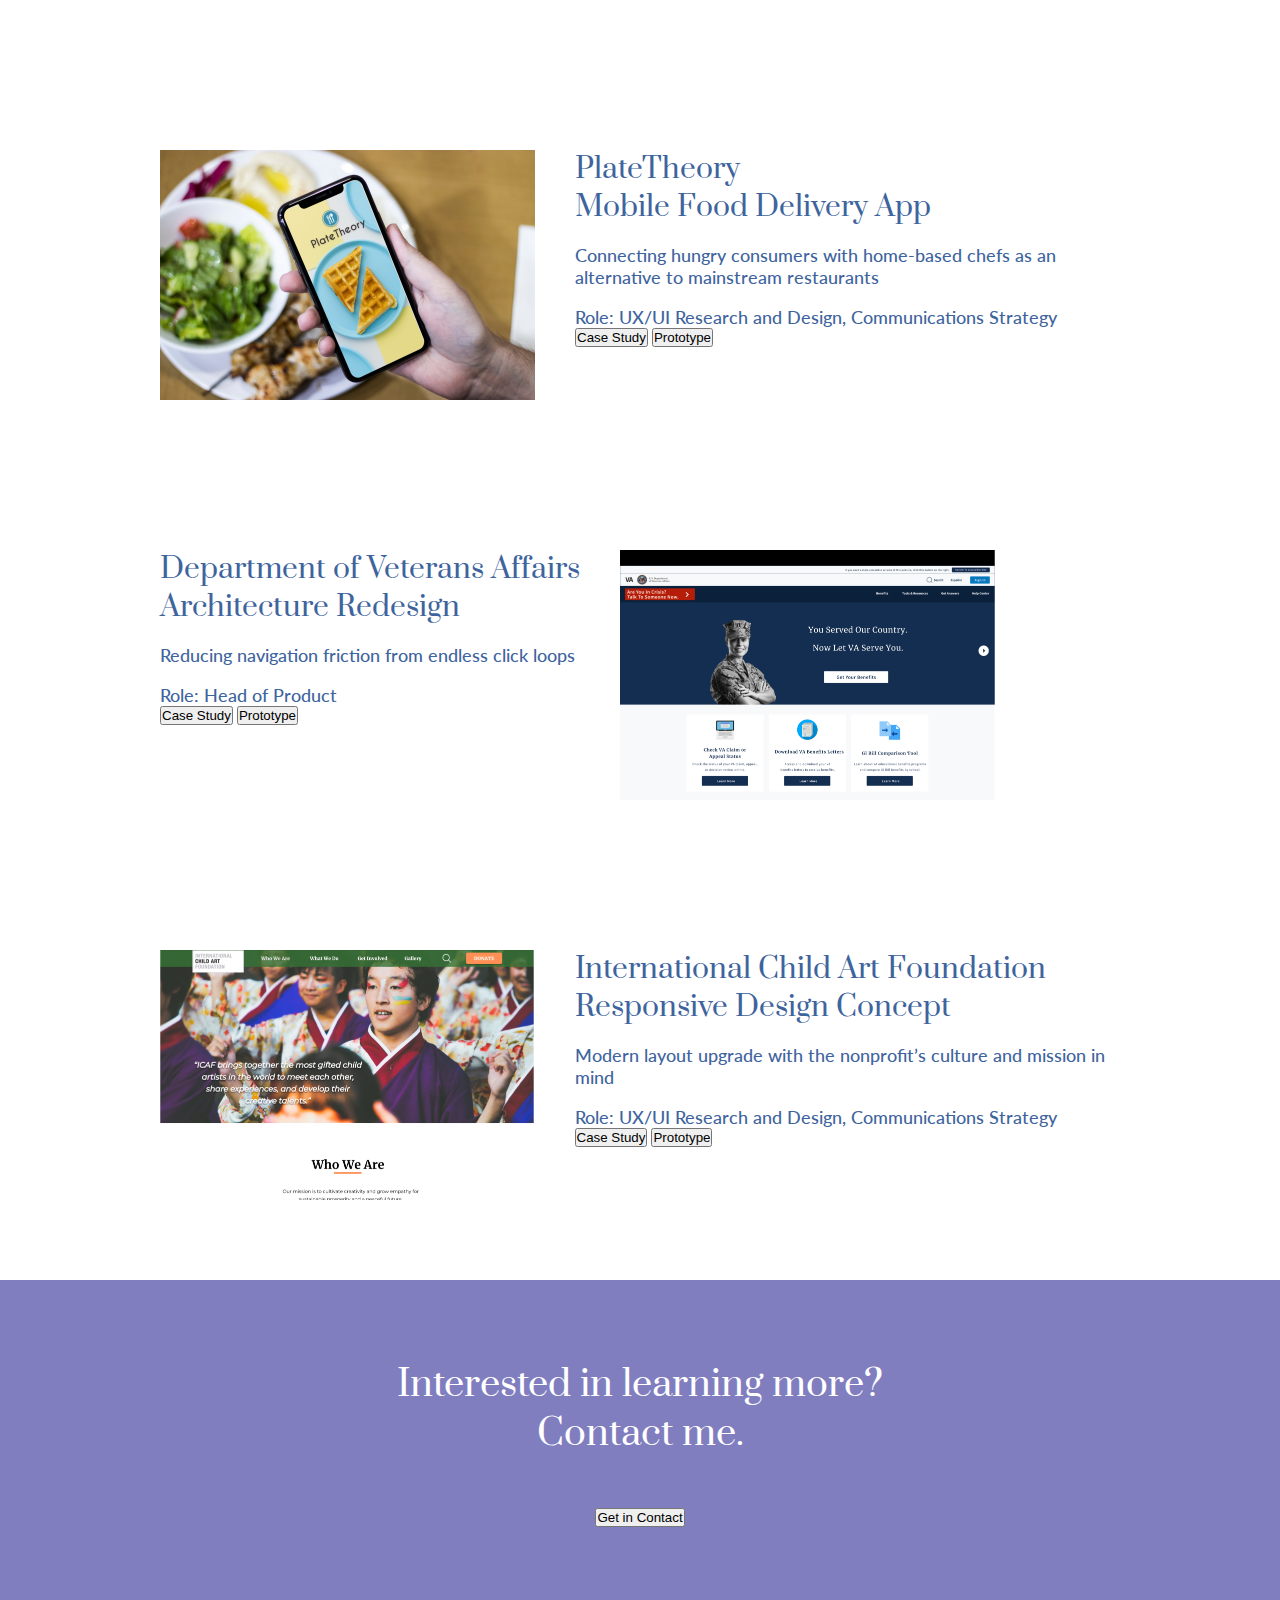
==== index2.html @ de973245 "homework 18" ====
<!DOCTYPE html>
<html lang="en">
<head>
    <meta charset="UTF-8">
    <meta http-equiv="X-UA-Compatible" content="IE=edge">
    <meta name="viewport" content="width=device-width, initial-scale=1.0">
    <title>Document</title>
    <link href="css/style.css" rel="stylesheet" type="text/css">
    <link href="css/style2.css" rel="stylesheet" type="text/css">
</head>
<body>

<!--Work section-->


<section class="work">
    <div class="container">
        <div class="workGrid">

            <div class="X workContainer">
                <img class="left" src="images/PlateTheory.jpeg" style="height:250px;width:auto;margin-right:40px;">
                <div>
                    <h3>PlateTheory<br>
                        Mobile Food Delivery App</h3><br>
                    <p>Connecting hungry consumers with home-based chefs as an alternative to mainstream restaurants</p><br>
                    <p>Role: UX/UI Research and Design, Communications Strategy</p>
                    <button>Case Study</button>
                    <button>Prototype</button>
                </div>
            </div>  
              
                
            <div class="Y workContainer">
                
                <div>
                    <h3>Department of Veterans Affairs<br>
                        Architecture Redesign</h3><br>
                    <p>Reducing navigation friction from endless click loops</p><br>
                    <p>Role: Head of Product</p>
                    <button>Case Study</button>
                    <button>Prototype</button>
                </div>
                <img class="right" src="images/VA 1.jpg" style="height:250px;width:auto;margin-left:40px;">
            </div>    
                
                
            <div class="Z workContainer">
                <img class="left" src="images/Icaf 1.jpg" style="height:250px;width:auto;margin-right:40px">
                <div>
                    <h3>International Child Art Foundation<br>
                        Responsive Design Concept</h3><br>
                    <p>Modern layout upgrade with the nonprofit’s culture and mission in mind</p><br>
                    <p>Role: UX/UI Research and Design, Communications Strategy</p>
                    <button>Case Study</button>
                    <button>Prototype</button>
                </div>
            </div> 


        </div> 
    </div>
</section>


<!--footer section-->

<section class="footer-section2">
    <div class="container">
        <h2>Interested in learning more?<br>
            Contact me.</h2>
        <div class="center">
            <button>Get in Contact</button>
        </div>
    </div>
</section>



</body>
</html>
---- css/style.css ----
@import url('https://fonts.googleapis.com/css2?family=Lato&display=swap');
@import url('https://fonts.googleapis.com/css2?family=Prata&display=swap');
@import url('https://fonts.googleapis.com/css2?family=La+Belle+Aurore&display=swap');

* {
    box-sizing: border-box;
    margin: 0;
    padding: 0;
    /*background-color: #FFFFFF;*/
}

img {
    max-width: 100%;
    height: auto;
}



/*text styles*/

h1 {
   
    font-family: "Prata", serif;
    font-weight: 500;
    font-size: 20px;
    color: #3E649E;
    text-decoration: none;
}
h2 {
    font-family: "Prata", serif;
    font-weight: 500;
    font-size: 36px;
    color: #3E649E;
    text-decoration: none;
}
h3 {
    font-family: "Prata", serif;
    font-weight: 500;
    font-size: 28px;
    color: #3E649E;
    text-decoration: none;
}
h4 {
    font-family: "La Belle Aurore", sans-serif;
    font-size: 40px;
    color: #FFFFFF;
    text-decoration: none;
}
p {
    font-family: "Lato", sans-serif;
    font-weight: 500;
    font-size: 18px;
    color: #3E649E;
    text-decoration: none; 
}






/* header section*/



.container {
    width: 960px;
    max-width: 100%;
    margin: 0 auto;
    
}
.main-header .container {
    display: flex;
    align-items: center;
    flex-wrap: wrap;
    padding-top: 20px;
}
.EMlogo, h1 {
    cursor: pointer;
    display: inline;
}
h1 {
    padding-left: 10px;
}
.main-nav {
    margin-left: auto;
    text-align: center;
}
.main-nav li {
    display: inline;
}
.main-nav a {
    display: inline-block;
    padding: .5em 1.5em;
    font-family: "Lato", sans-serif;
    font-weight: 500;
    font-size: 16px;
    color: #3E649E;
    text-decoration: none;
}
.main-nav li a {
    transition: all 0.3s ease 0s;
}
.main-nav li a:hover {
    color: #F277A4;
    text-decoration: underline;
}






/*hero section*/
.hero-section .container {
    display: flex;
    padding-top: 80px;
}





/*skills*/
.mySkills h2 {
    text-align: center;
    margin-top: 80px;
}


.skillsContainer {
    display: flex;
    flex-direction: row;
    height: 200px;
}



.skillsGrid {
    display: grid;
    grid-template-areas:
    "one two"
    "three four";   
    grid-template-rows: 50% 50%;
    grid-template-columns: 50% 50%;
    margin-top: 80px;
    margin-bottom: 80px;

}

.A {
    grid-area: one;
}
.B {
    grid-area: two;
}
.C {
    grid-area: three;
}
.D {
    grid-area: four;
}

.skillsGrid img {
    padding: 15px;
    
}






/*footer section*/
.footer-section {
    background-color: #817EC0;
}
.footer-section a {
    color: #FFFFFF;
}
.footer-section p {
    color: #FFFFFF;
}

/*.footer-section .container {
    display: flex;
    align-items: center;
    flex-wrap: wrap;
}*/
.grid-container {
    display: grid;
    background-color: #817EC0;
    grid-template-areas:
    'one one'
    'two four'
    'three four'
    'five five';
    grid-template-rows: 40% 27% 18% 15%;
    grid-template-columns: 75% 25%;
}

.grid-container div {
    background-color: #817EC0;
       
}

.item1 {
    grid-area: one;
    padding-top: 80px;
    padding-bottom: 20px;
  
    
}
.item2 {
    grid-area: two;
    padding-right: 100px;
    padding-top: 20px;
    
}
.item3 {
    grid-area: three;
    padding-right: 100px;
}
.item4 {
    grid-area: four;
    padding-top: 20px;
}

.item5 {
    grid-area: five;
    font-family: "Lato", sans-serif;
    font-weight: 500;
    font-size: 36px;
    color: #FFFFFF;
    text-decoration: none; 
    padding-bottom: 75px;
    
}
---- css/style2.css ----
.workGrid {
    display: grid;
    grid-template-areas:
    "one"
    "two"
    "three";
    grid-template-rows: 1fr 1fr 1fr;
    grid-template-columns: 1fr;
    padding-bottom: 80px;

}

.workContainer {
    display: flex;
    flex-direction: row;
    padding-top: 150px;
}
/*.workContainer img {
    margin-right: 40px;
}*/

.X {
    grid-area: one;
}
.Y {
    grid-area: two;
}
.Z {
    grid-area: three;
}


.footer-section2 {
    background-color: #817EC0;
}

.footer-section2 h2 {
    color: white;
    text-align: center;
    padding-top: 80px;
}

.center {
    display: flex;
    justify-content: center;
    align-items: center;
    padding-top: 50px;
    padding-bottom: 75px;
}
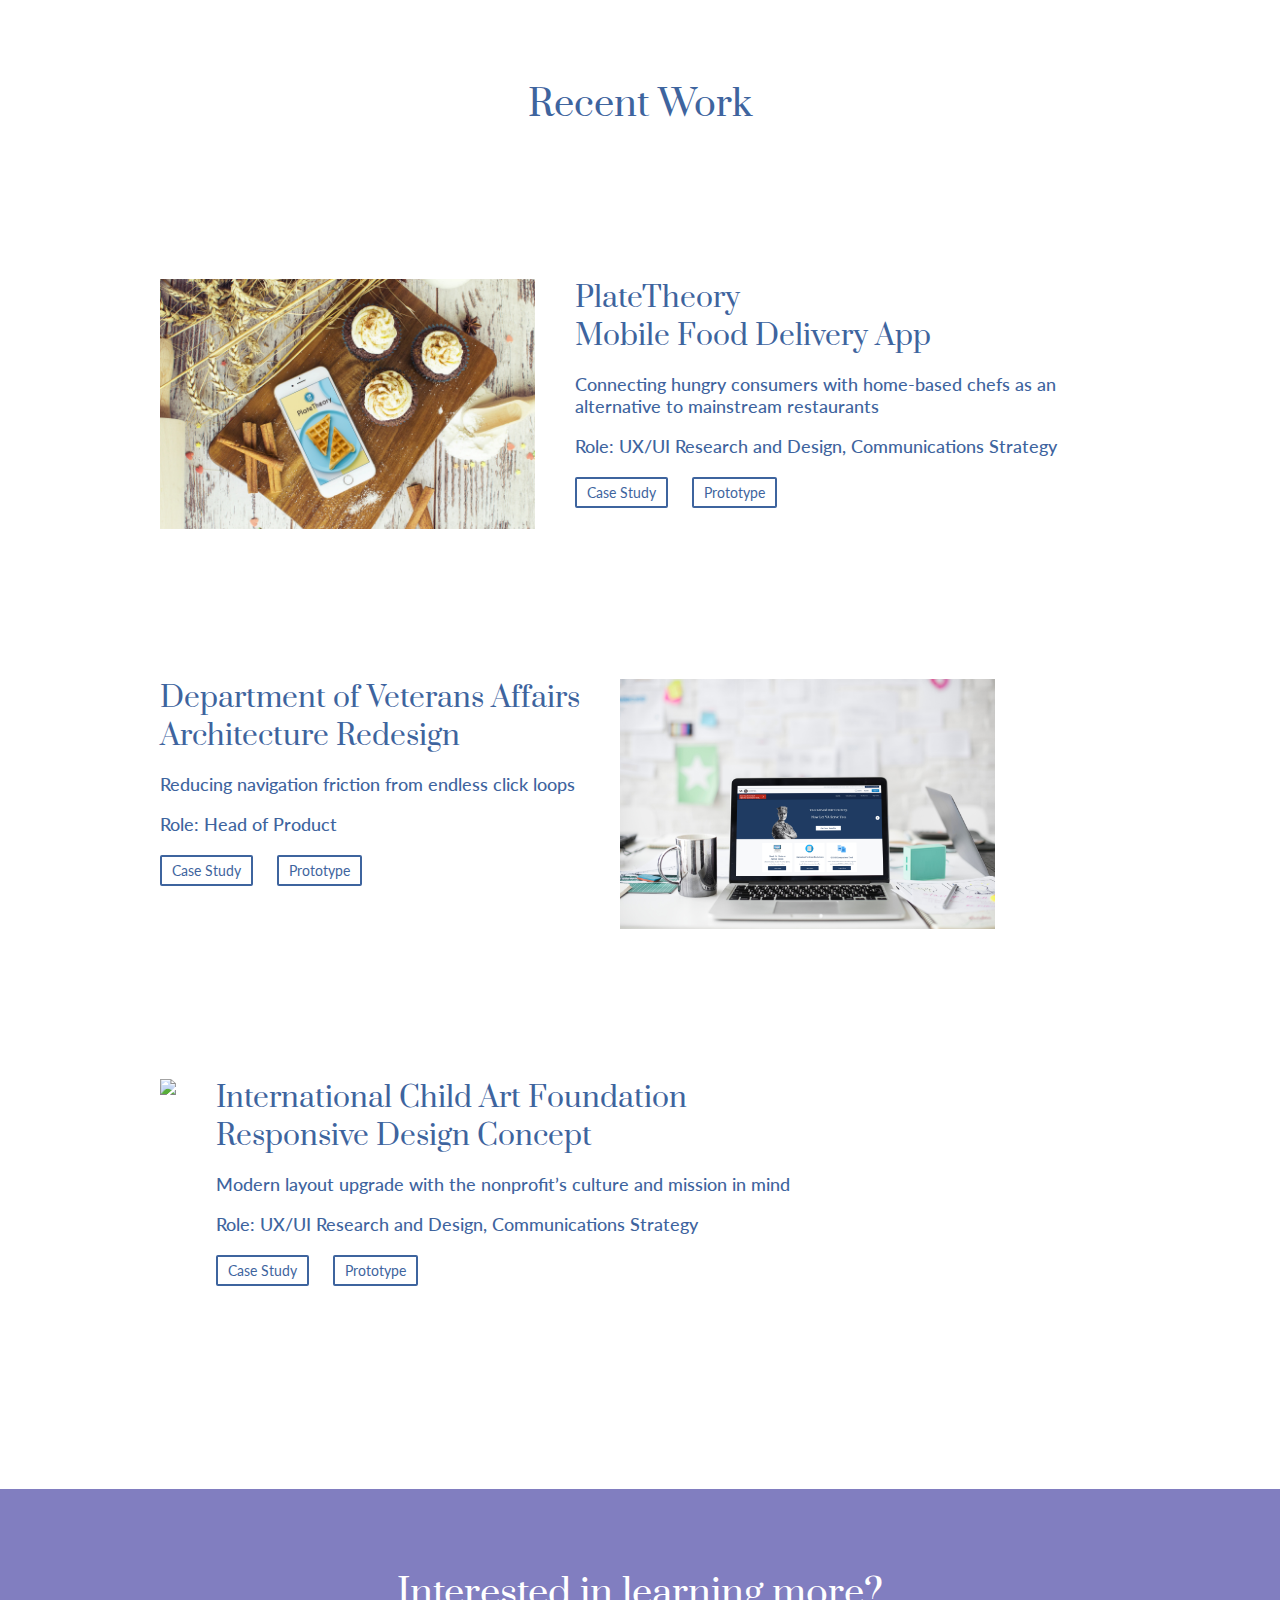
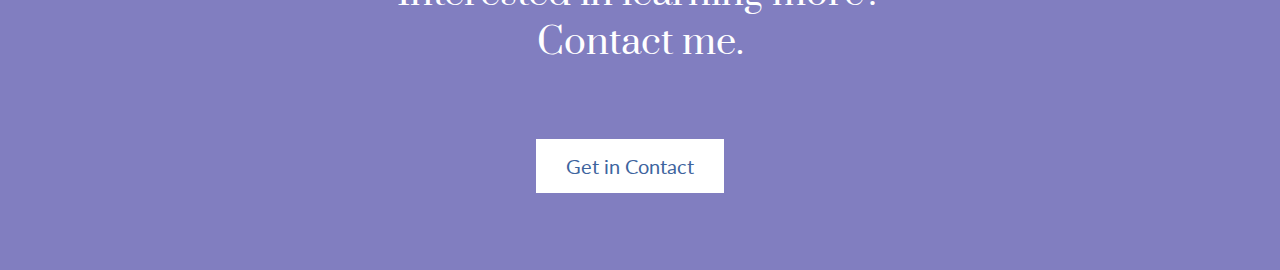
==== commit cb8170c1: "homework 18" ====
--- a/index2.html
+++ b/index2.html
@@ -15,10 +15,11 @@
 
 <section class="work">
     <div class="container">
+        <h2>Recent Work</h2>
         <div class="workGrid">
 
             <div class="X workContainer">
-                <img class="left" src="images/PlateTheory.jpeg" style="height:250px;width:auto;margin-right:40px;">
+                <img class="left" src="images/PlateTheory mockup2.jpg" style="height:250px;width:auto;margin-right:40px;">
                 <div>
                     <h3>PlateTheory<br>
                         Mobile Food Delivery App</h3><br>
@@ -40,12 +41,13 @@
                     <button>Case Study</button>
                     <button>Prototype</button>
                 </div>
-                <img class="right" src="images/VA 1.jpg" style="height:250px;width:auto;margin-left:40px;">
+                <img class="right" src="images/VA mockup.jpg" style="height:250px;width:auto;margin-left:40px;">
+                <!--<a href='https://www.freepik.com/psd/background'>Background psd created by freepik - www.freepik.com</a>-->
             </div>    
                 
                 
             <div class="Z workContainer">
-                <img class="left" src="images/Icaf 1.jpg" style="height:250px;width:auto;margin-right:40px">
+                <img class="left" src="images/ICAF mockup.png" style="height:250px;width:auto;margin-right:40px">
                 <div>
                     <h3>International Child Art Foundation<br>
                         Responsive Design Concept</h3><br>
@@ -69,7 +71,7 @@
         <h2>Interested in learning more?<br>
             Contact me.</h2>
         <div class="center">
-            <button>Get in Contact</button>
+            <button class="contact">Get in Contact</button>
         </div>
     </div>
 </section>
--- a/css/style.css
+++ b/css/style.css
@@ -197,6 +197,7 @@
     'five five';
     grid-template-rows: 40% 27% 18% 15%;
     grid-template-columns: 75% 25%;
+    padding-bottom: 100px;
 }
 
 .grid-container div {
--- a/css/style2.css
+++ b/css/style2.css
@@ -1,4 +1,8 @@
 
+h2 {
+    text-align: center;
+    margin-top: 80px;
+}
 
 .workGrid {
     display: grid;
@@ -48,4 +52,47 @@
     align-items: center;
     padding-top: 50px;
     padding-bottom: 75px;
+}
+
+button {
+    background-color: white;
+    color: #3E649E;
+    border: 2px solid #3E649E;
+    padding: 5px 10px;
+    text-align: center;
+    text-decoration: none;
+    display: inline-block;
+    font-size: 14px;
+    font-family: "Lato", sans-serif;
+    margin-right: 20px;
+    margin-top: 20px;
+    border-radius: 2px;
+    transition-duration: 0.4s;
+}
+
+button:hover {
+    background-color: #F277A4;
+    color: white;
+    border-radius: 2px;
+    border: 2px solid #F277A4;
+}
+
+.center button {
+    background-color: white;
+    color: #3E649E;
+    border: 2px solid #817EC0;
+    padding: 15px 30px;
+    text-align: center;
+    text-decoration: none;
+    font-size: 20px;
+    font-family: "Lato", sans-serif;
+    border-radius: 2px;
+    transition-duration: 0.4s;
+}
+
+.center button:hover {
+    background-color: #F277A4;
+    color: white;
+    border-radius: 2px;
+    border: 2px solid #F277A4;
 }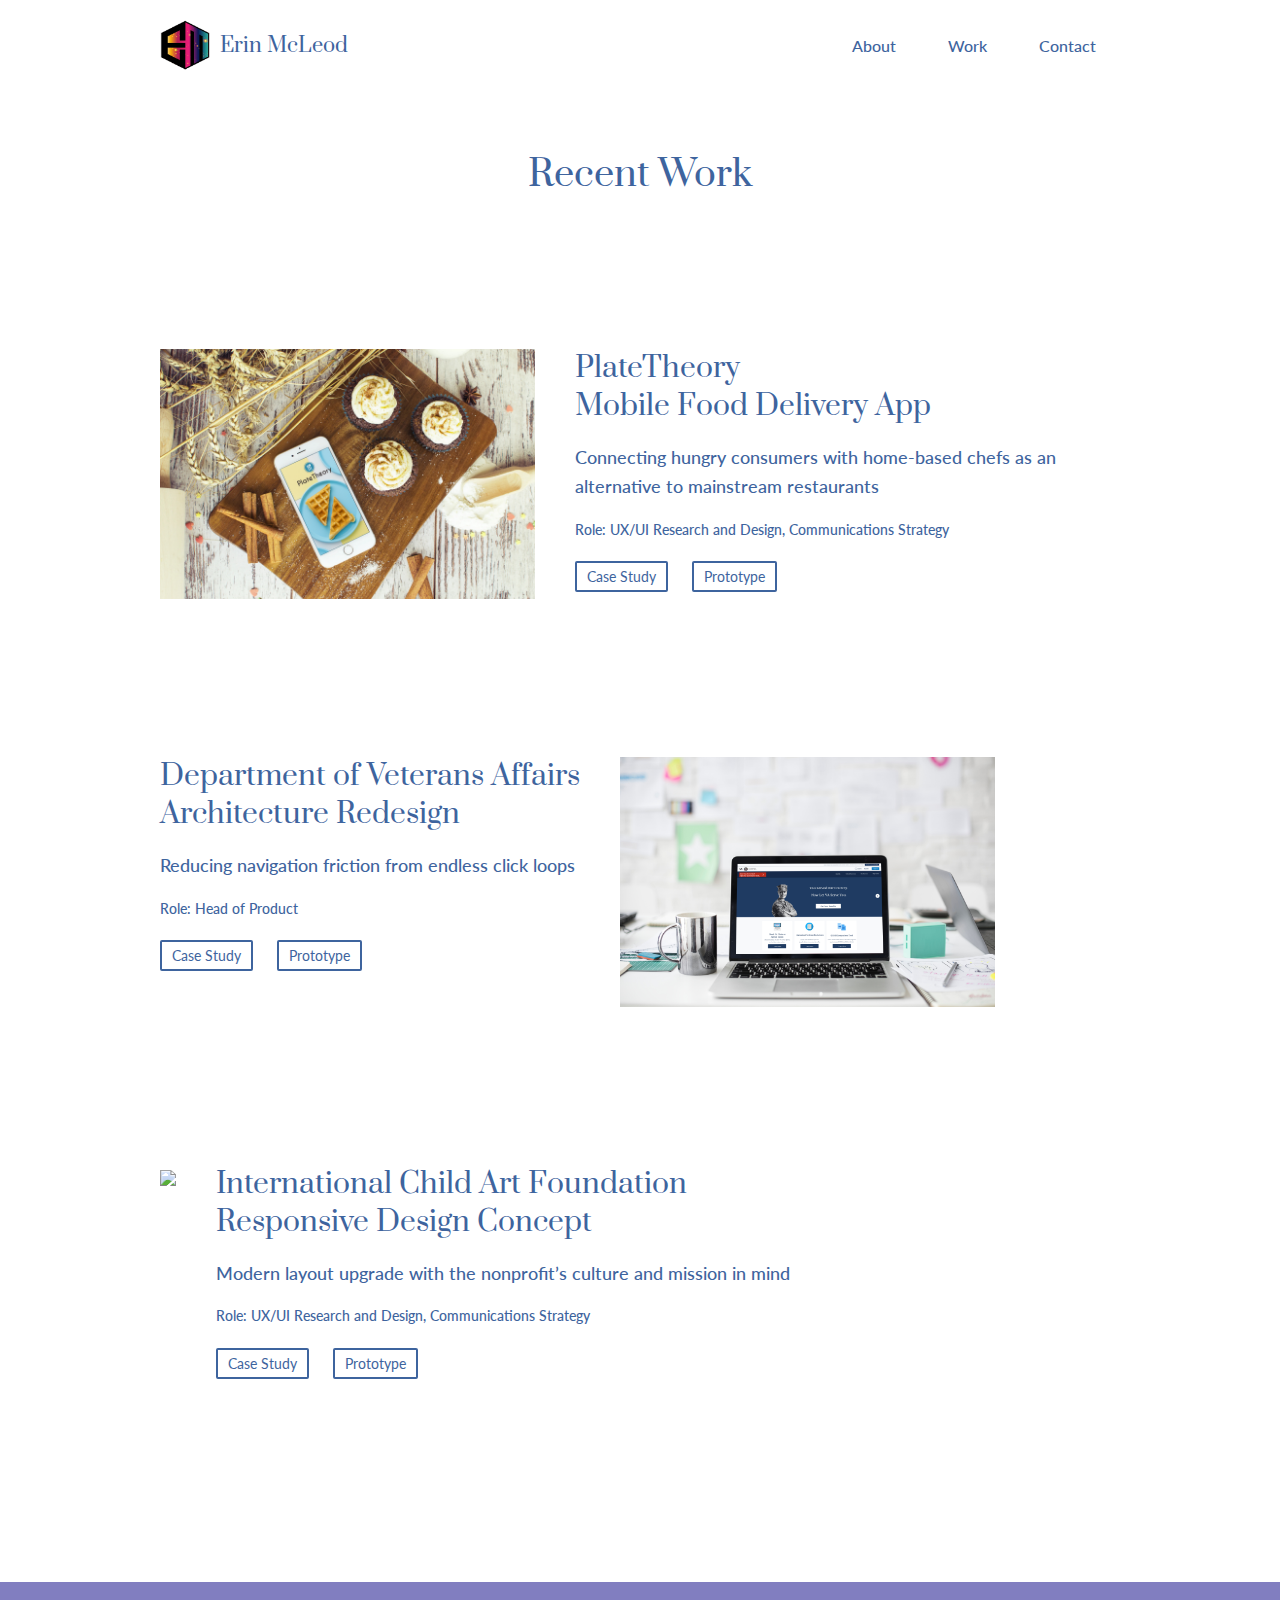
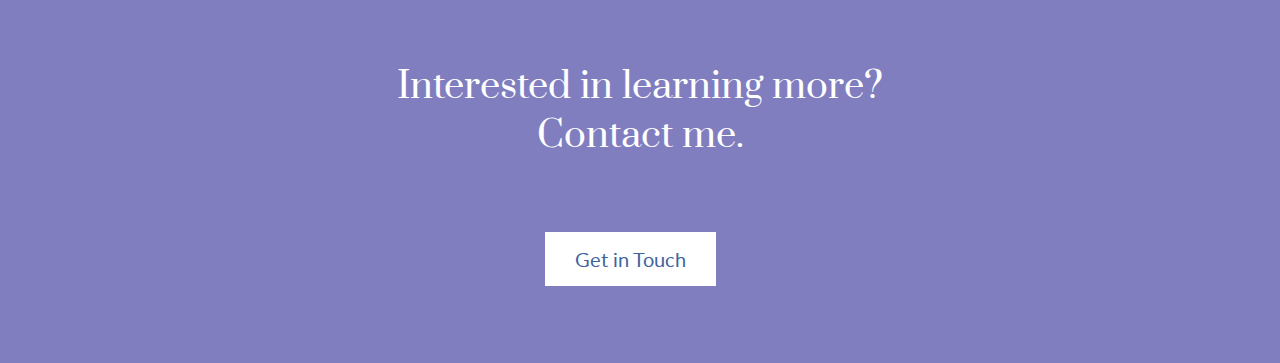
==== commit da3cbdc6: "homework 18" ====
--- a/index2.html
+++ b/index2.html
@@ -10,6 +10,29 @@
 </head>
 <body>
 
+
+    <!--header section-->    
+
+
+    <header class="main-header">
+        <div class="container">
+           
+                <img class="EMlogo" src="images/EMLogoFinal.png" alt="logo" style="width:50px;height:50px;">
+                <h1>Erin McLeod</h1>
+        
+
+            <nav class="main-nav">
+                <ul class="main-nav-list">
+                    <li><a href="#">About</a></li>
+                    <li><a href="#">Work</a></li>
+                    <li><a href="#">Contact</a></li>
+                </ul>
+            </nav>
+        </div>
+    </header>
+
+
+
 <!--Work section-->
 
 
@@ -19,12 +42,12 @@
         <div class="workGrid">
 
             <div class="X workContainer">
-                <img class="left" src="images/PlateTheory mockup2.jpg" style="height:250px;width:auto;margin-right:40px;">
+                <p><img class="left" src="images/PlateTheory mockup2.jpg" style="height:250px;width:auto;margin-right:40px;"></p>
                 <div>
                     <h3>PlateTheory<br>
                         Mobile Food Delivery App</h3><br>
                     <p>Connecting hungry consumers with home-based chefs as an alternative to mainstream restaurants</p><br>
-                    <p>Role: UX/UI Research and Design, Communications Strategy</p>
+                    <p class="role">Role: UX/UI Research and Design, Communications Strategy</p>
                     <button>Case Study</button>
                     <button>Prototype</button>
                 </div>
@@ -37,22 +60,22 @@
                     <h3>Department of Veterans Affairs<br>
                         Architecture Redesign</h3><br>
                     <p>Reducing navigation friction from endless click loops</p><br>
-                    <p>Role: Head of Product</p>
+                    <p class="role">Role: Head of Product</p>
                     <button>Case Study</button>
                     <button>Prototype</button>
                 </div>
-                <img class="right" src="images/VA mockup.jpg" style="height:250px;width:auto;margin-left:40px;">
+                <p><img class="right" src="images/VA mockup.jpg" style="height:250px;width:auto;margin-left:40px;"></p>
                 <!--<a href='https://www.freepik.com/psd/background'>Background psd created by freepik - www.freepik.com</a>-->
             </div>    
                 
                 
             <div class="Z workContainer">
-                <img class="left" src="images/ICAF mockup.png" style="height:250px;width:auto;margin-right:40px">
+                <p><img class="left" src="images/ICAF mockup.png" style="height:250px;width:auto;margin-right:40px"></p>
                 <div>
                     <h3>International Child Art Foundation<br>
                         Responsive Design Concept</h3><br>
                     <p>Modern layout upgrade with the nonprofit’s culture and mission in mind</p><br>
-                    <p>Role: UX/UI Research and Design, Communications Strategy</p>
+                    <p class="role">Role: UX/UI Research and Design, Communications Strategy</p>
                     <button>Case Study</button>
                     <button>Prototype</button>
                 </div>
@@ -71,7 +94,7 @@
         <h2>Interested in learning more?<br>
             Contact me.</h2>
         <div class="center">
-            <button class="contact">Get in Contact</button>
+            <button class="contact">Get in Touch</button>
         </div>
     </div>
 </section>
--- a/css/style.css
+++ b/css/style.css
@@ -9,10 +9,7 @@
     /*background-color: #FFFFFF;*/
 }
 
-img {
-    max-width: 100%;
-    height: auto;
-}
+
 
 
 
@@ -52,6 +49,7 @@
     font-size: 18px;
     color: #3E649E;
     text-decoration: none; 
+    line-height: 1.6;
 }
 
 
@@ -118,7 +116,10 @@
 }
 
 
-
+.heroImg {
+    max-width: 100%;
+    height: auto;
+}
 
 
 /*skills*/
@@ -144,8 +145,7 @@
     grid-template-rows: 50% 50%;
     grid-template-columns: 50% 50%;
     margin-top: 80px;
-    margin-bottom: 80px;
-
+    
 }
 
 .A {
@@ -161,12 +161,9 @@
     grid-area: four;
 }
 
-.skillsGrid img {
-    padding: 15px;
-    
-}
-
-
+.skillsContainer div{
+    margin-left: 15px;
+}
 
 
 
@@ -194,33 +191,39 @@
     'one one'
     'two four'
     'three four'
-    'five five';
-    grid-template-rows: 40% 27% 18% 15%;
-    grid-template-columns: 75% 25%;
+    'five .';
+    grid-template-rows: 40% 36% 18% 7%;
+    grid-template-columns: 60% 40%;
     padding-bottom: 100px;
 }
+
+
+
 
 .grid-container div {
     background-color: #817EC0;
+    
        
 }
 
 .item1 {
     grid-area: one;
     padding-top: 80px;
-    padding-bottom: 20px;
+    
   
     
 }
 .item2 {
     grid-area: two;
-    padding-right: 100px;
+    padding-right: 50px;
     padding-top: 20px;
+    
     
 }
 .item3 {
     grid-area: three;
-    padding-right: 100px;
+    padding-right: 50px;
+    
 }
 .item4 {
     grid-area: four;
@@ -233,7 +236,152 @@
     font-weight: 500;
     font-size: 36px;
     color: #FFFFFF;
-    text-decoration: none; 
-    padding-bottom: 75px;
-    
+    text-decoration: none;
+    padding-top:40px; 
+
+    
+}
+
+
+/* Extra small devices (phones, 600px and down) */
+@media only screen and (max-width: 600px) {
+
+    .main-header .container{
+        margin-left: 10px;
+        margin-right: 10px;
+    }
+    .main-nav a {
+        padding: 5px;
+        margin-right: 20px;
+    }
+    .hero-section .container {
+        display: flex;
+        padding-top: 20px;
+    }
+    .hero-section h2 {
+        margin-right: 10px;
+        margin-left: 10px;
+        margin-top: 80px;
+    }
+    .hero-section h3 {
+        margin-right: 10px;
+        margin-left: 10px;
+    }
+  
+    .skillsContainer {
+        display: flex;
+        flex-direction: column;
+        margin-top: 20px;
+        
+             
+    }
+    .A, .B, .C, .D{
+        text-align: center;
+        
+    }
+   
+
+    .skillsGrid {
+        display: grid;
+        grid-template-areas:
+        "one" 
+        "two"
+        "three"
+        "four";   
+        grid-template-rows: 210px 210px 210px 210px;
+        grid-template-columns: 1fr;
+        margin: 20px 5px 20px 5px;
+               
+    }
+
+    .mySkills .container {
+        margin-bottom: 80px;
+    }
+
+    .skillsContainer div{
+        margin-right: 10px;
+        margin-left: 10px;
+        
+    }
+
+    
+
+    .grid-container {
+        display: grid;
+        background-color: #817EC0;
+        grid-template-areas:
+        "one"
+        "four"
+        "two"
+        "three"
+        "five";
+        grid-template-rows: 250px 300px 200px 100px 100px;
+        grid-template-columns: 1fr;
+        margin: 20px 20px 20px 20px;
+        text-align: center;
+        padding-bottom: 50px;
+    }
+
+    .item2 {
+        grid-area: two;
+        padding-right: 0px;
+        padding-top: 20px;
+        
+        
+    }
+    .item3 {
+        grid-area: three;
+        padding-right: 0px;
+        padding-top: 20px;
+    }
+
+    .item5 {
+        font-family: "Lato", sans-serif;
+        font-weight: 500;
+        font-size: 28px;
+        color: #FFFFFF;
+        text-decoration: none;
+         
+        
+    }
+
+  
+
+
+    h1 {
+        font-family: "Prata", serif;
+        font-weight: 500;
+        font-size: 20px;
+        color: #3E649E;
+        text-decoration: none;
+    }
+    h2 {
+        font-family: "Prata", serif;
+        font-weight: 500;
+        font-size: 28px;
+        color: #3E649E;
+        text-decoration: none;
+    }
+    h3 {
+        font-family: "Prata", serif;
+        font-weight: 500;
+        font-size: 20px;
+        color: #3E649E;
+        text-decoration: none;
+    }
+    h4 {
+        font-family: "La Belle Aurore", sans-serif;
+        font-size: 30px;
+        color: #FFFFFF;
+        text-decoration: none;
+       
+    }
+    p {
+        font-family: "Lato", sans-serif;
+        font-weight: 500;
+        font-size: 16px;
+        color: #3E649E;
+        text-decoration: none; 
+    }
+
 }--- a/css/style2.css
+++ b/css/style2.css
@@ -2,6 +2,16 @@
 h2 {
     text-align: center;
     margin-top: 80px;
+}
+
+
+.role {
+    font-family: "Lato", sans-serif;
+    font-weight: 500;
+    font-size: 14px;
+    color: #3E649E;
+    text-decoration: none; 
+    line-height: 1.6;
 }
 
 .workGrid {
@@ -21,9 +31,7 @@
     flex-direction: row;
     padding-top: 150px;
 }
-/*.workContainer img {
-    margin-right: 40px;
-}*/
+
 
 .X {
     grid-area: one;
@@ -95,4 +103,42 @@
     color: white;
     border-radius: 2px;
     border: 2px solid #F277A4;
+}
+
+
+/* Extra small devices (phones, 600px and down) */
+@media only screen and (max-width: 600px) {
+
+
+    .workContainer {
+        display: flex;
+        flex-direction: column;
+        padding-top: 100px;
+        text-align: center;
+        margin-right: 10px;
+        margin-left: 10px;
+    }
+
+    .Y  {
+        flex-direction: column-reverse
+    }
+
+    img {
+        width: 300px;
+        height: auto;
+        text-align: center;
+        margin-left: 0px !important;
+        margin-right: 0px !important;
+    }
+
+
+    .role {
+        font-family: "Lato", sans-serif;
+        font-weight: 500;
+        font-size: 12px;
+        color: #3E649E;
+        text-decoration: none; 
+        line-height: 1.6;
+    }
+
 }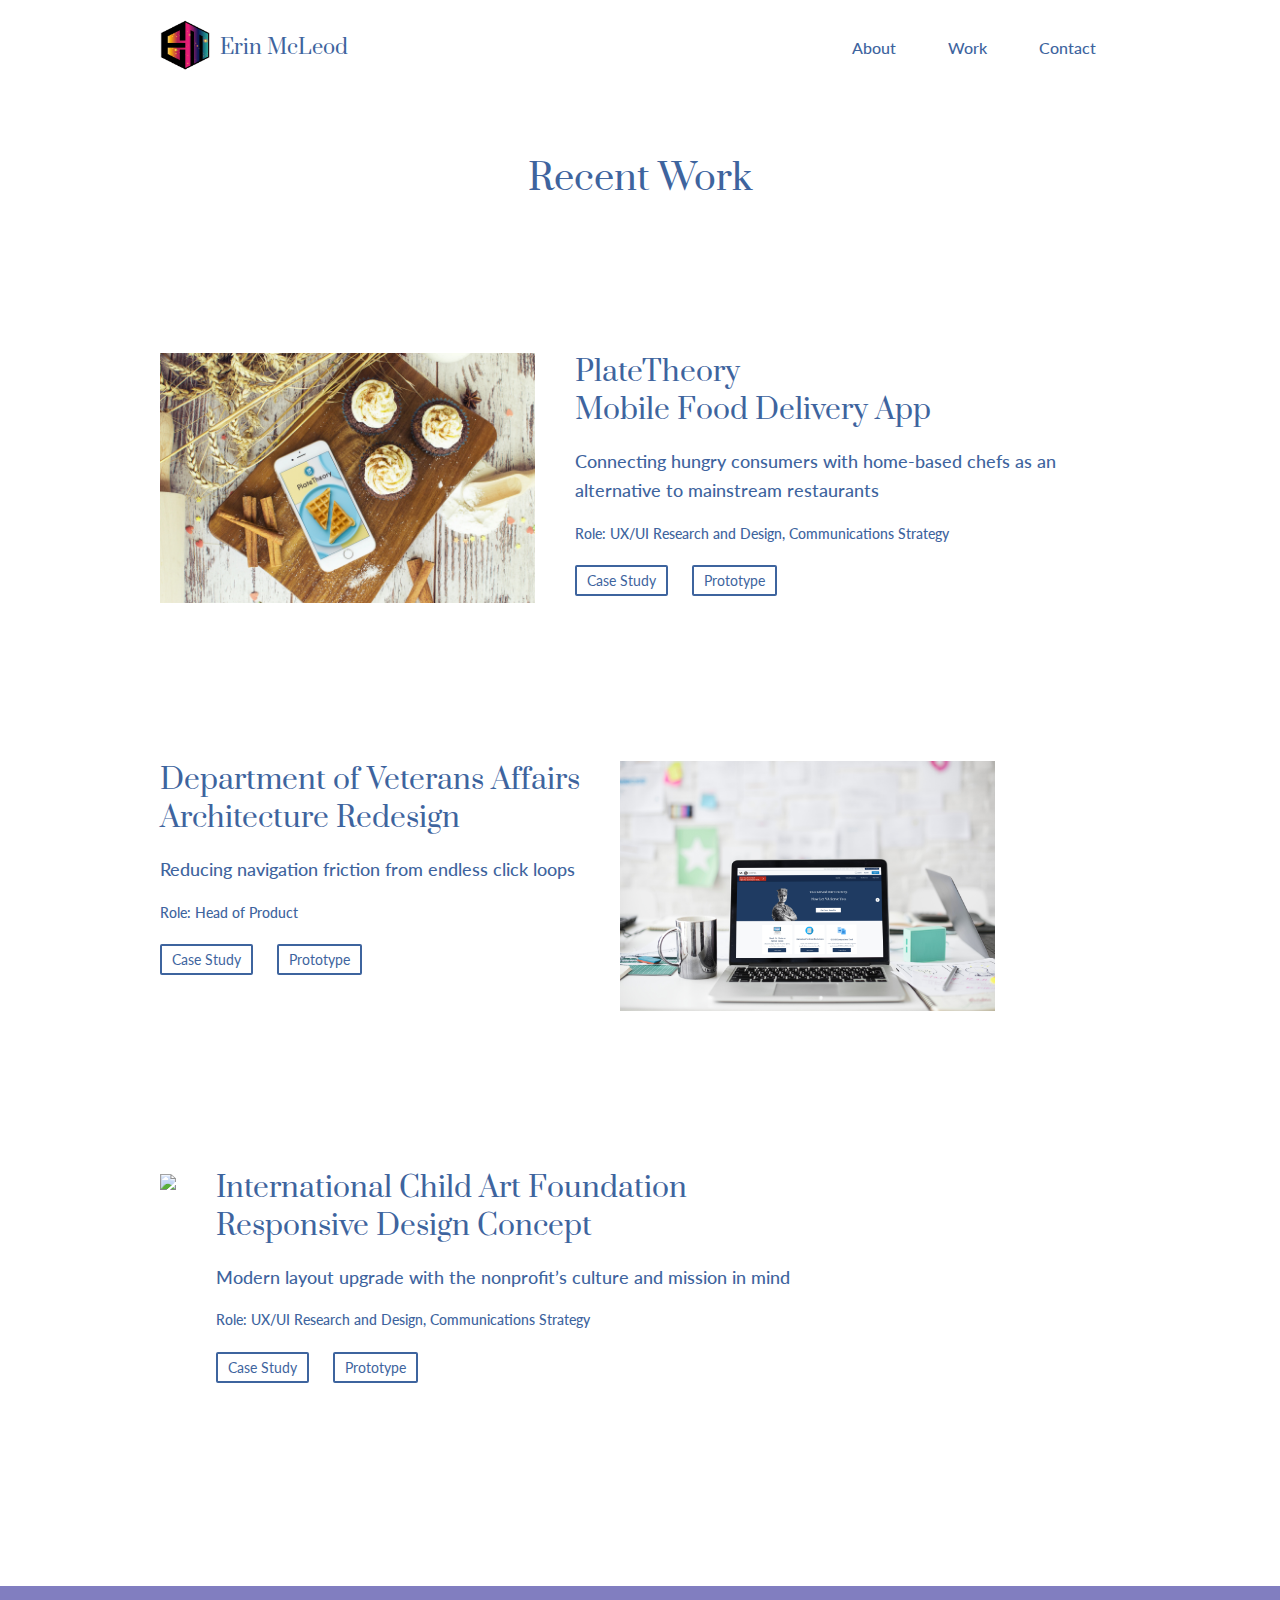
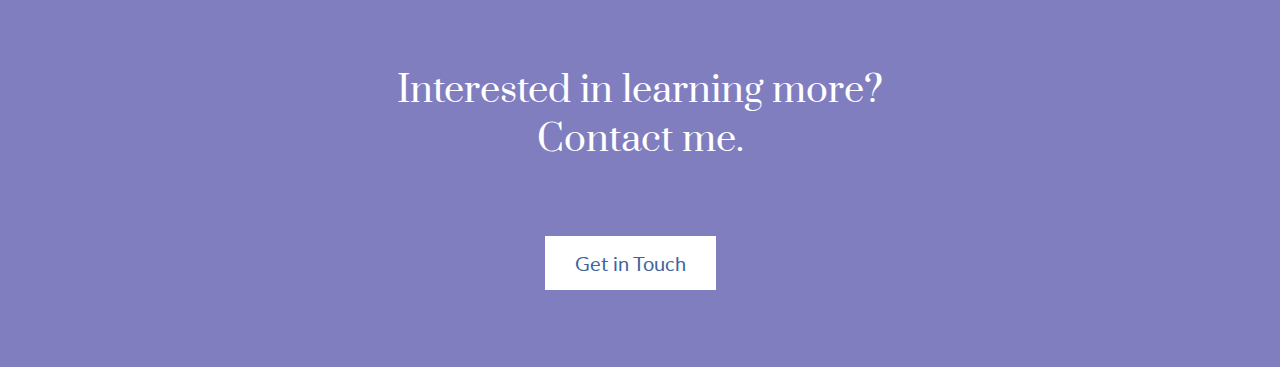
==== commit 68079de7: "homework 18" ====
--- a/index2.html
+++ b/index2.html
@@ -16,14 +16,14 @@
 
     <header class="main-header">
         <div class="container">
-           
-                <img class="EMlogo" src="images/EMLogoFinal.png" alt="logo" style="width:50px;height:50px;">
+            <a href="index.html"><img class="EMlogo" src="images/EMLogoFinal.png" alt="logo" style="width:50px;height:50px;"></a>
                 <h1>Erin McLeod</h1>
+            
         
 
             <nav class="main-nav">
                 <ul class="main-nav-list">
-                    <li><a href="#">About</a></li>
+                    <li><a href="index.html">About</a></li>
                     <li><a href="#">Work</a></li>
                     <li><a href="#">Contact</a></li>
                 </ul>
--- a/css/style.css
+++ b/css/style.css
@@ -21,8 +21,10 @@
     font-weight: 500;
     font-size: 20px;
     color: #3E649E;
-    text-decoration: none;
-}
+    
+}
+
+
 h2 {
     font-family: "Prata", serif;
     font-weight: 500;
@@ -73,7 +75,7 @@
     flex-wrap: wrap;
     padding-top: 20px;
 }
-.EMlogo, h1 {
+.EMlogo {
     cursor: pointer;
     display: inline;
 }
--- a/css/style2.css
+++ b/css/style2.css
@@ -76,6 +76,7 @@
     margin-top: 20px;
     border-radius: 2px;
     transition-duration: 0.4s;
+    cursor: pointer;
 }
 
 button:hover {
